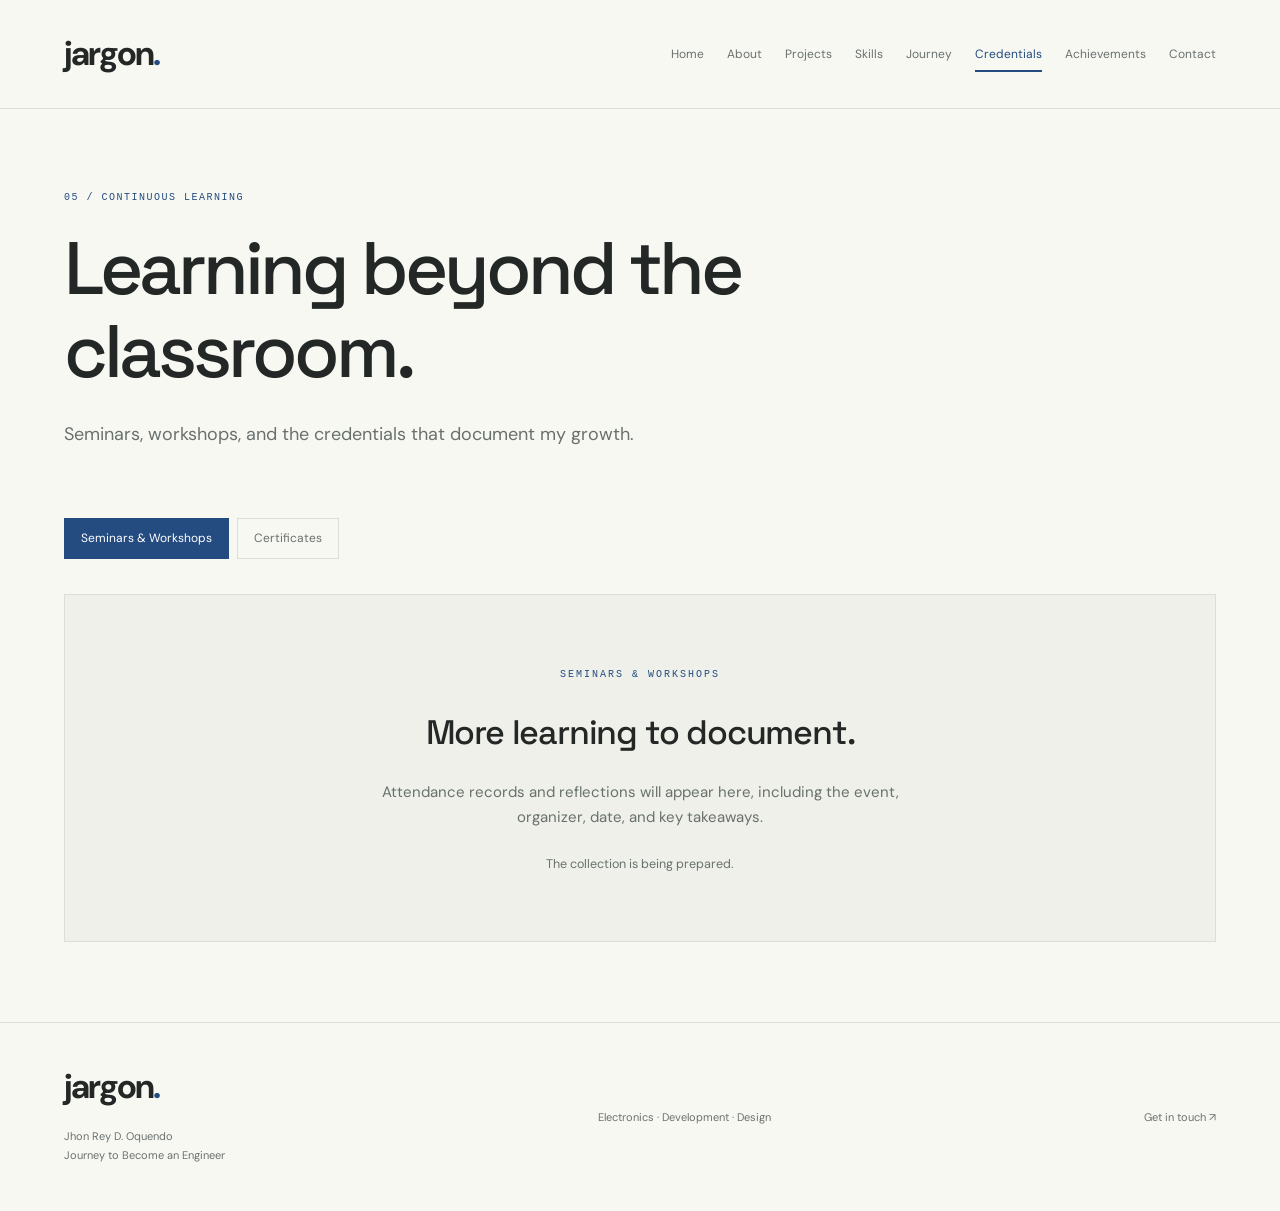
==== credentials.html @ 5123f9d2 "Deploy portfolio on GitHub Pages" ====
<!doctype html><html lang="en"><head><meta charset="utf-8"><meta name="viewport" content="width=device-width,initial-scale=1"><title>Credentials · Jargon: Jhon Rey D. Oquendo</title><meta name="description" content="Jhon Rey D. Oquendo — Journey to Become an Engineer. Electronics, web development, and visual design."><link rel="icon" href="favicon.svg" type="image/svg+xml"><meta name="theme-color" content="#f8f8f3"><link rel="stylesheet" href="style.css"></head><body data-project=""><a class="skip" href="#main">Skip to content</a><header><a class="brand" href="index.html">jargon<span>.</span></a><button class="menu" aria-expanded="false" aria-controls="navigation">Menu +</button><nav id="navigation" aria-label="Main navigation"><a href="index.html" >Home</a><a href="about.html" >About</a><a href="projects.html" >Projects</a><a href="skills.html" >Skills</a><a href="journey.html" >Journey</a><a href="credentials.html" aria-current="page">Credentials</a><a href="achievements.html" >Achievements</a><a href="contact.html" >Contact</a></nav></header><main id="main"><div class="page-heading"><p class="eyebrow">05 / CONTINUOUS LEARNING</p><h1>Learning beyond the classroom.</h1><p class="lead">Seminars, workshops, and the credentials that document my growth.</p></div><div class="filters" role="tablist" aria-label="Credential collection"><button role="tab" aria-selected="true" aria-controls="seminars" id="seminars-tab" data-tab="seminars" class="active">Seminars & Workshops</button><button role="tab" aria-selected="false" aria-controls="certificates" id="certificates-tab" data-tab="certificates" tabindex="-1">Certificates</button></div><section class="panel" id="seminars" role="tabpanel" aria-labelledby="seminars-tab"><!--SEMINARS:START--><div class="empty"><span>SEMINARS & WORKSHOPS</span><h2>More learning to document.</h2><p>Attendance records and reflections will appear here, including the event, organizer, date, and key takeaways.</p><small>The collection is being prepared.</small></div><!--SEMINARS:END--></section><section class="panel" id="certificates" role="tabpanel" aria-labelledby="certificates-tab" hidden><!--CERTS:START--><div class="empty"><span>CERTIFICATE ARCHIVE</span><h2>Milestones, documented.</h2><p>Certificates of attendance, completion, and recognition will be displayed here with their issuer and date.</p><small>Certificate files have not yet been added.</small></div><!--CERTS:END--></section></main><footer><div><a class="brand" href="index.html">jargon<span>.</span></a><p>Jhon Rey D. Oquendo<br>Journey to Become an Engineer</p></div><span>Electronics · Development · Design</span><a href="contact.html">Get in touch ↗</a></footer><script src="app.js"></script></body></html>
---- style.css ----
@import url('https://fonts.googleapis.com/css2?family=DM+Sans:wght@400;500;600;700&family=Space+Grotesk:wght@400;500;600&display=swap');
:root{--ink:#232726;--muted:#69716e;--line:#dcded7;--blue:#244c80}*{box-sizing:border-box}body{margin:0;background:#f8f8f3;color:var(--ink);font:15px/1.7 'DM Sans',Arial,sans-serif}a{color:inherit;text-decoration:none}button{font:inherit;cursor:pointer}a:focus-visible,button:focus-visible{outline:2px solid var(--blue);outline-offset:5px}header{padding:25px 5%;border-bottom:1px solid var(--line);display:flex;align-items:center;justify-content:space-between;gap:30px}.brand{font-size:34px;font-weight:700;letter-spacing:-2px}.brand span{color:var(--blue)}nav{display:flex;gap:23px;font-size:12px}nav a{padding:6px 0;color:var(--muted)}nav a[aria-current],nav a:hover{color:var(--blue);box-shadow:0 2px var(--blue)}.menu{display:none}main{max-width:1280px;margin:auto;padding:0 5%}h1,h2,h3{font-family:'Space Grotesk',Arial,sans-serif;font-weight:500;line-height:1.12}h1{font-size:clamp(42px,5.8vw,78px);letter-spacing:-4px;margin:20px 0 25px}h2{font-size:34px;letter-spacing:-1.2px}h3{font-size:23px;letter-spacing:-.5px}p{color:var(--muted)}.eyebrow,.micro{font:10px/1.8 monospace;letter-spacing:1.5px;color:var(--blue)}.lead{font-size:18px;line-height:1.8;max-width:650px}.hero{display:grid;grid-template-columns:1.6fr 1fr;gap:8%;padding:90px 0 75px;align-items:center}.hero h1 em{font-family:Georgia,serif;font-weight:400;color:var(--blue)}.actions{display:flex;align-items:center;gap:25px;margin:32px 0 45px;font-size:12px}.button{display:inline-block;padding:13px 22px;background:var(--blue);color:white;font-size:12px}.identity-art{background:#e9ede8;min-height:360px;position:relative;display:grid;place-items:center;overflow:hidden;border:1px solid #d9dfd6;background-image:linear-gradient(#cbd3c333 1px,transparent 1px),linear-gradient(90deg,#cbd3c333 1px,transparent 1px);background-size:30px 30px}.identity-art strong{font:500 170px 'Space Grotesk',sans-serif;letter-spacing:-20px;color:#244c80}.identity-art strong span{color:#8eaa9e}.corner{position:absolute;top:20px;left:22px;font:8px monospace;letter-spacing:1px}.art-bottom{position:absolute;bottom:22px;left:22px;font:9px/1.8 monospace}.art-bottom small{color:var(--muted);font-size:8px}section{padding:60px 0;border-bottom:1px solid var(--line)}.section-head{display:flex;justify-content:space-between;align-items:end;margin-bottom:28px;gap:20px}.section-head h2{margin:12px 0}.section-head>a,.inline{font-size:12px;color:var(--blue)}.projects{display:grid;grid-template-columns:1fr 1fr;gap:40px 28px;margin:25px 0 70px}.project-visual{height:290px;position:relative;display:block;overflow:hidden;transition:transform .2s}.project-visual:hover{transform:translateY(-3px)}.project-meta{display:flex;justify-content:space-between;font:9px monospace;color:var(--muted);margin-top:20px;gap:10px}.project h3{margin:12px 0}.project h3 span{float:right}.project p{font-size:13px;margin:10px 0 14px}.tags{display:flex;gap:7px;flex-wrap:wrap}.tags span{border:1px solid var(--line);padding:4px 8px;font-size:9px;color:var(--muted)}.split{display:grid;grid-template-columns:1fr 1fr;gap:12%;align-items:start}.three{display:grid;grid-template-columns:repeat(3,1fr);gap:25px}.tile{border-top:1px solid var(--line);padding:25px 0}.tile>span{font:9px monospace;color:var(--blue)}.tile p{font-size:13px}.page-heading{padding:70px 0 35px}.page-heading h1{max-width:900px}.filters{display:flex;gap:8px;flex-wrap:wrap;margin:15px 0 35px}.filters button{background:none;border:1px solid var(--line);padding:9px 16px;font-size:12px;color:var(--muted)}.filters button.active{background:var(--blue);color:white;border-color:var(--blue)}.row{display:grid;grid-template-columns:110px 1fr 1.3fr;gap:30px;border-top:1px solid var(--line);padding:32px 0;align-items:start}.row>span{font:10px monospace;color:var(--blue);padding-top:10px}.row h2{font-size:24px;margin:0}.row p{margin:0 0 10px;font-size:14px}.row small{color:var(--muted)}.empty{background:#eef0e9;padding:65px 8%;margin:25px 0 80px;text-align:center;border:1px solid var(--line)}.empty>span{font:10px monospace;letter-spacing:2px;color:var(--blue)}.empty p{max-width:540px;margin:20px auto}.empty small{color:var(--muted)}[hidden]{display:none!important}footer{border-top:1px solid var(--line);margin-top:60px;padding:35px 5%;display:flex;align-items:center;justify-content:space-between;gap:25px}footer p{font-size:11px}footer>span,footer>a{font-size:11px;color:var(--muted)}.case{max-width:760px;padding:65px 0;margin:auto}.case .eyebrow{margin-top:45px}.case h3{font-size:23px;margin-top:35px}.case p{font-size:16px}.skip{position:absolute;top:-60px;left:15px;background:white;padding:10px;z-index:20}.skip:focus{top:10px}
.busina{background:#bce66b;color:#223321;padding:36px}.route{display:flex;align-items:center;gap:20px;font:10px monospace}.route span{width:65%;height:1px;background:#466331;position:relative}.route span:before,.route span:after{content:'';width:7px;height:7px;background:#263e25;position:absolute;top:-3px}.route span:after{right:0}.busina-word{font-size:clamp(45px,6vw,90px);font-weight:700;letter-spacing:-6px;margin-top:43px}.busina-word span{font-size:55px;margin-left:10px}.visual-footer{position:absolute;bottom:24px;left:30px;right:30px;display:flex;justify-content:space-between;font:9px monospace;letter-spacing:1px}.receiver{background:#222e31;display:grid;place-items:center}.pcb{width:260px;height:200px;background:#244c47;border:2px solid #658579;transform:rotate(-17deg);box-shadow:15px 20px 0 #1119;position:relative;background-image:linear-gradient(90deg,#4e786933 1px,transparent 1px),linear-gradient(#4e786933 1px,transparent 1px);background-size:14px 14px}.pcb:before,.pcb:after{content:'';position:absolute;width:10px;height:10px;border:3px solid #c4b582;top:10px;left:10px}.pcb:after{left:auto;right:10px;top:auto;bottom:10px}.chip{position:absolute;top:80px;left:90px;background:#111b20;border:5px dashed #a7b4ab;padding:13px 12px;font:10px monospace;box-shadow:3px 5px 5px #0009}.coil{position:absolute;top:20px;left:70px;font-size:50px;color:#d6a268;letter-spacing:-8px}.cap{position:absolute;background:#a3afb2;border:7px solid #1e272e;width:30px;height:30px;border-radius:50%;left:24px;top:95px;box-shadow:3px 4px 3px #0008}.c2{left:auto;right:20px;top:45px}.trace{position:absolute;width:90px;height:50px;border-top:3px solid #b6a46a;border-left:3px solid #b6a46a;top:62px;left:38px}.t2{left:150px;top:90px;width:70px;transform:rotate(180deg)}.t3{top:145px;left:55px;width:120px;height:20px}.pcb-label{position:absolute;bottom:13px;left:30px;font:8px monospace;color:#d1d9c0}.gabay{background:#e6e9df;color:#174c3f;padding:32px}.gabay-logo{font-size:47px;font-weight:700;letter-spacing:-2px;line-height:1}.gabay-logo span{display:block;font-weight:400}.gabay-logo small{display:block;font:9px monospace;letter-spacing:2px;margin-top:20px}.steps{display:flex;gap:8px;margin-top:30px}.steps span{border-top:1px solid #77958a;padding-top:10px;width:33%;font:10px/1.8 monospace}.relai{background:#292841;padding:35px}.relai-icon{position:absolute;right:38px;top:20px;font-size:100px;font-weight:700;color:#aca6f3;letter-spacing:-10px}.relai-icon span{color:var(--accent)}.relai strong{display:block;font:500 40px/1.1 'Space Grotesk',sans-serif;margin-top:55px;letter-spacing:-2px}@media(max-width:1000px){nav{gap:13px;font-size:11px}.hero{gap:4%}.hero h1{font-size:58px}.identity-art{min-height:320px}}@media(max-width:760px){header{flex-wrap:wrap;padding:16px 6%}.menu{display:block;border:1px solid var(--line);padding:7px 12px;background:none;font-size:12px}nav{display:none;width:100%;flex-wrap:wrap;gap:15px 24px;padding:10px 0}nav.open{display:flex}.hero{grid-template-columns:1fr;padding:45px 0}.hero h1{font-size:49px;letter-spacing:-2.5px}.hero .identity-art{min-height:250px}.identity-art strong{font-size:135px}.lead{font-size:16px}.projects,.split,.three{grid-template-columns:1fr}.split{gap:30px}.project-visual{height:280px}.row{grid-template-columns:1fr;gap:12px}.row h2{font-size:26px}h1{letter-spacing:-2px}.page-heading{padding-top:45px}.section-head{align-items:start}.section-head h2{font-size:28px}.section-head>a{min-width:90px}.page-heading h1{font-size:44px}footer{flex-wrap:wrap}footer>span{display:none}.busina-word{font-size:65px}section{padding:40px 0}}@media(prefers-reduced-motion:reduce){*{scroll-behavior:auto!important;transition:none!important}}
.panel{padding:0;border:0}.thumb{display:block;max-width:220px;margin-top:12px;border:1px solid var(--line)}.row .tags{margin-top:8px}.row a.inline{display:inline-block;margin-right:16px}.row h2 a{color:var(--blue)}
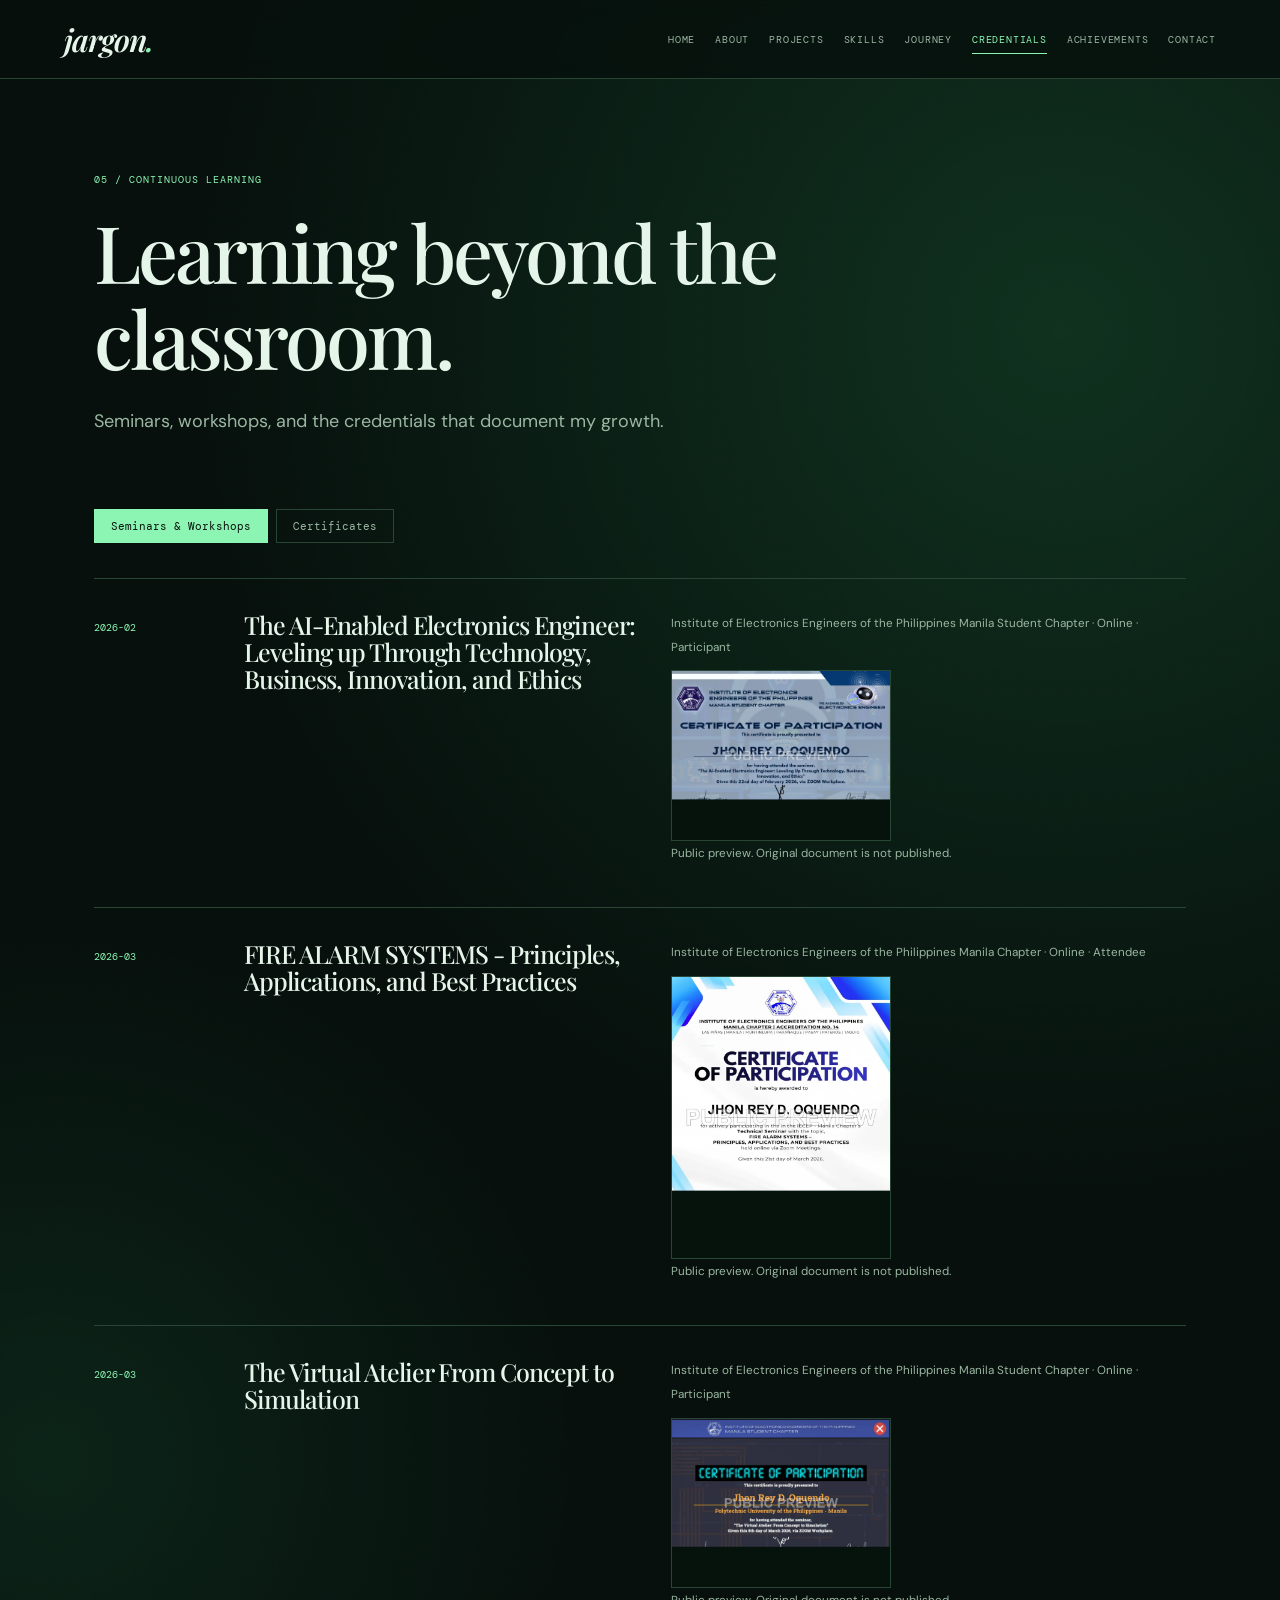
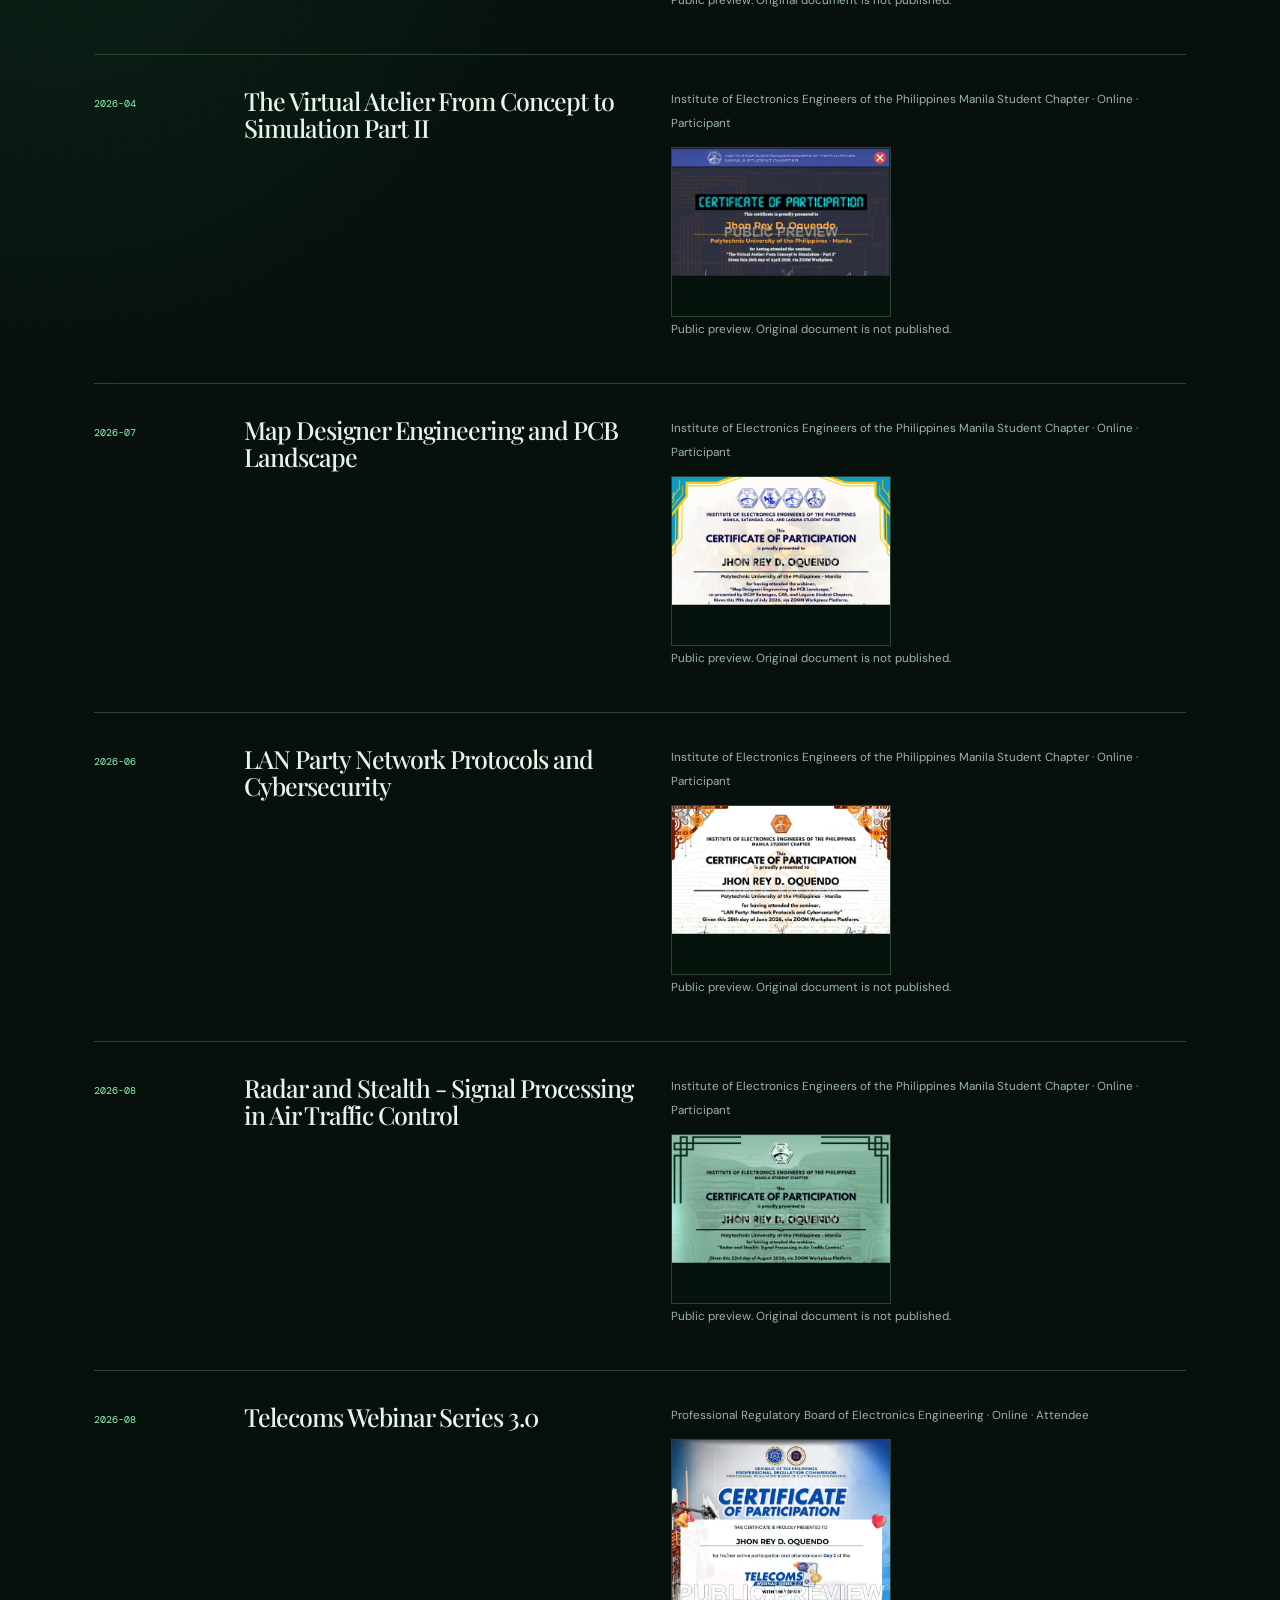
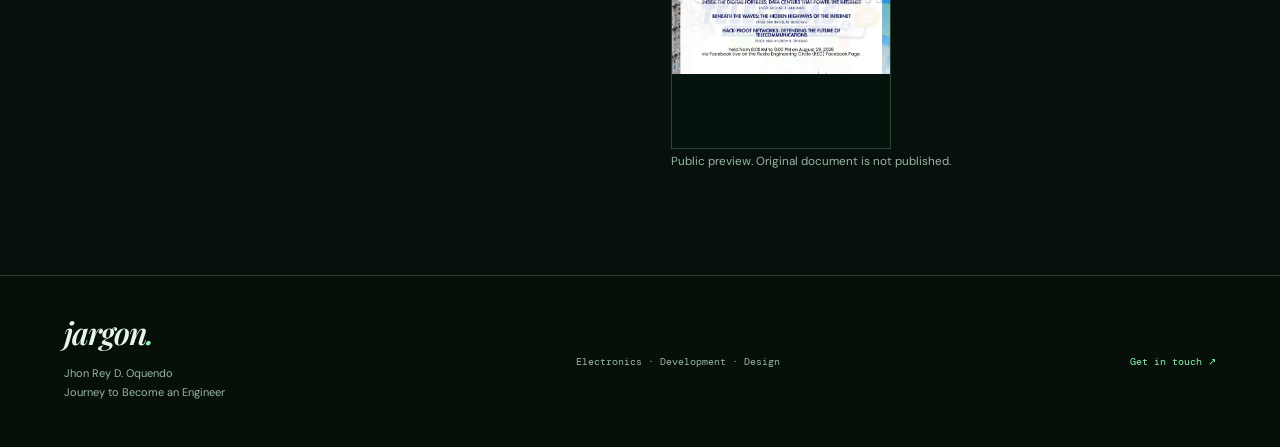
==== commit edd30f8e: "Publish safe certificate previews" ====
--- a/credentials.html
+++ b/credentials.html
@@ -1 +1 @@
-<!doctype html><html lang="en"><head><meta charset="utf-8"><meta name="viewport" content="width=device-width,initial-scale=1"><title>Credentials · Jargon: Jhon Rey D. Oquendo</title><meta name="description" content="Jhon Rey D. Oquendo — Journey to Become an Engineer. Electronics, web development, and visual design."><link rel="icon" href="favicon.svg" type="image/svg+xml"><meta name="theme-color" content="#f8f8f3"><link rel="stylesheet" href="style.css"></head><body data-project=""><a class="skip" href="#main">Skip to content</a><header><a class="brand" href="index.html">jargon<span>.</span></a><button class="menu" aria-expanded="false" aria-controls="navigation">Menu +</button><nav id="navigation" aria-label="Main navigation"><a href="index.html" >Home</a><a href="about.html" >About</a><a href="projects.html" >Projects</a><a href="skills.html" >Skills</a><a href="journey.html" >Journey</a><a href="credentials.html" aria-current="page">Credentials</a><a href="achievements.html" >Achievements</a><a href="contact.html" >Contact</a></nav></header><main id="main"><div class="page-heading"><p class="eyebrow">05 / CONTINUOUS LEARNING</p><h1>Learning beyond the classroom.</h1><p class="lead">Seminars, workshops, and the credentials that document my growth.</p></div><div class="filters" role="tablist" aria-label="Credential collection"><button role="tab" aria-selected="true" aria-controls="seminars" id="seminars-tab" data-tab="seminars" class="active">Seminars & Workshops</button><button role="tab" aria-selected="false" aria-controls="certificates" id="certificates-tab" data-tab="certificates" tabindex="-1">Certificates</button></div><section class="panel" id="seminars" role="tabpanel" aria-labelledby="seminars-tab"><!--SEMINARS:START--><div class="empty"><span>SEMINARS & WORKSHOPS</span><h2>More learning to document.</h2><p>Attendance records and reflections will appear here, including the event, organizer, date, and key takeaways.</p><small>The collection is being prepared.</small></div><!--SEMINARS:END--></section><section class="panel" id="certificates" role="tabpanel" aria-labelledby="certificates-tab" hidden><!--CERTS:START--><div class="empty"><span>CERTIFICATE ARCHIVE</span><h2>Milestones, documented.</h2><p>Certificates of attendance, completion, and recognition will be displayed here with their issuer and date.</p><small>Certificate files have not yet been added.</small></div><!--CERTS:END--></section></main><footer><div><a class="brand" href="index.html">jargon<span>.</span></a><p>Jhon Rey D. Oquendo<br>Journey to Become an Engineer</p></div><span>Electronics · Development · Design</span><a href="contact.html">Get in touch ↗</a></footer><script src="app.js"></script></body></html>+<!doctype html><html lang="en"><head><meta charset="utf-8"><meta name="viewport" content="width=device-width,initial-scale=1"><title>Credentials · Jargon: Jhon Rey D. Oquendo</title><meta name="description" content="Jhon Rey D. Oquendo — Journey to Become an Engineer. Electronics, web development, and visual design."><link rel="icon" href="favicon.svg" type="image/svg+xml"><meta name="theme-color" content="#f8f8f3"><link rel="stylesheet" href="style.css"></head><body data-project=""><a class="skip" href="#main">Skip to content</a><header><a class="brand" href="index.html">jargon<span>.</span></a><button class="menu" aria-expanded="false" aria-controls="navigation">Menu +</button><nav id="navigation" aria-label="Main navigation"><a href="index.html" >Home</a><a href="about.html" >About</a><a href="projects.html" >Projects</a><a href="skills.html" >Skills</a><a href="journey.html" >Journey</a><a href="credentials.html" aria-current="page">Credentials</a><a href="achievements.html" >Achievements</a><a href="contact.html" >Contact</a></nav></header><main id="main"><div class="page-heading"><p class="eyebrow">05 / CONTINUOUS LEARNING</p><h1>Learning beyond the classroom.</h1><p class="lead">Seminars, workshops, and the credentials that document my growth.</p></div><div class="filters" role="tablist" aria-label="Credential collection"><button role="tab" aria-selected="true" aria-controls="seminars" id="seminars-tab" data-tab="seminars" class="active">Seminars & Workshops</button><button role="tab" aria-selected="false" aria-controls="certificates" id="certificates-tab" data-tab="certificates" tabindex="-1">Certificates</button></div><section class="panel" id="seminars" role="tabpanel" aria-labelledby="seminars-tab"><!--SEMINARS:START--><div class="row"><span>2026-02</span><h2>The AI-Enabled Electronics Engineer: Leveling up Through Technology, Business, Innovation, and Ethics</h2><div><p><small>Institute of Electronics Engineers of the Philippines Manila Student Chapter · Online · Participant</small></p><img class="thumb" loading="lazy" src="assets/certificate-previews/%5BThe%20AI-Enabled%20Electronics%20Engineer%5DJRDOquendo.webp" alt="Public preview for The AI-Enabled Electronics Engineer: Leveling up Through Technology, Business, Innovation, and Ethics"><p><small>Public preview. Original document is not published.</small></p></div></div><div class="row"><span>2026-03</span><h2>FIRE ALARM SYSTEMS - Principles, Applications, and Best Practices</h2><div><p><small>Institute of Electronics Engineers of the Philippines Manila Chapter · Online · Attendee</small></p><img class="thumb" loading="lazy" src="assets/certificate-previews/%5BFIRE%20ALARM%20SYSTEMS%20Principles%2C%20Applications%2C%20and%20Best%20Practices%5DJRDOquendo.webp" alt="Public preview for FIRE ALARM SYSTEMS - Principles, Applications, and Best Practices"><p><small>Public preview. Original document is not published.</small></p></div></div><div class="row"><span>2026-03</span><h2>The Virtual Atelier From Concept to Simulation</h2><div><p><small>Institute of Electronics Engineers of the Philippines Manila Student Chapter · Online · Participant</small></p><img class="thumb" loading="lazy" src="assets/certificate-previews/%5BThe%20Virtual%20Atelier%20Part%201%5DJRDOquendo.webp" alt="Public preview for The Virtual Atelier From Concept to Simulation"><p><small>Public preview. Original document is not published.</small></p></div></div><div class="row"><span>2026-04</span><h2>The Virtual Atelier From Concept to Simulation Part II</h2><div><p><small>Institute of Electronics Engineers of the Philippines Manila Student Chapter · Online · Participant</small></p><img class="thumb" loading="lazy" src="assets/certificate-previews/%5BThe%20Virtual%20Atelier%20From%20Concept%20to%20Simulation%20Part%20II%5DJRDOquendo.webp" alt="Public preview for The Virtual Atelier From Concept to Simulation Part II"><p><small>Public preview. Original document is not published.</small></p></div></div><div class="row"><span>2026-07</span><h2>Map Designer Engineering and PCB Landscape</h2><div><p><small>Institute of Electronics Engineers of the Philippines Manila Student Chapter · Online · Participant</small></p><img class="thumb" loading="lazy" src="assets/certificate-previews/%5BMap%20Designer%20Engineering%20and%20PCB%20Landscape%5DJRDOquendo.webp" alt="Public preview for Map Designer Engineering and PCB Landscape"><p><small>Public preview. Original document is not published.</small></p></div></div><div class="row"><span>2026-06</span><h2>LAN Party Network Protocols and Cybersecurity</h2><div><p><small>Institute of Electronics Engineers of the Philippines Manila Student Chapter · Online · Participant</small></p><img class="thumb" loading="lazy" src="assets/certificate-previews/%5BLAN%20Party%20Network%20Protocols%20and%20Cybersecurity%5DJRDOquendo.webp" alt="Public preview for LAN Party Network Protocols and Cybersecurity"><p><small>Public preview. Original document is not published.</small></p></div></div><div class="row"><span>2026-08</span><h2>Radar and Stealth - Signal Processing in Air Traffic Control</h2><div><p><small>Institute of Electronics Engineers of the Philippines Manila Student Chapter · Online · Participant</small></p><img class="thumb" loading="lazy" src="assets/certificate-previews/%5BRadar%20and%20Stealth%20-%20Signal%20Processing%20in%20Air%20Traffic%20Control%5DJRDOquendo.webp" alt="Public preview for Radar and Stealth - Signal Processing in Air Traffic Control"><p><small>Public preview. Original document is not published.</small></p></div></div><div class="row"><span>2026-08</span><h2>Telecoms Webinar Series 3.0</h2><div><p><small>Professional Regulatory Board of Electronics Engineering · Online · Attendee</small></p><img class="thumb" loading="lazy" src="assets/certificate-previews/%5BTelecoms%20Webinar%20Series%203.0%5DJRDOquendo.webp" alt="Public preview for Telecoms Webinar Series 3.0"><p><small>Public preview. Original document is not published.</small></p></div></div><!--SEMINARS:END--></section><section class="panel" id="certificates" role="tabpanel" aria-labelledby="certificates-tab" hidden><!--CERTS:START--><div class="empty"><span>CERTIFICATE ARCHIVE</span><h2>Milestones, documented.</h2><p>Certificates of attendance, completion, and recognition will be displayed here with their issuer and date.</p><small>Certificate files have not yet been added.</small></div><!--CERTS:END--></section></main><footer><div><a class="brand" href="index.html">jargon<span>.</span></a><p>Jhon Rey D. Oquendo<br>Journey to Become an Engineer</p></div><span>Electronics · Development · Design</span><a href="contact.html">Get in touch ↗</a></footer><script src="app.js"></script></body></html>
--- a/style.css
+++ b/style.css
@@ -1,4 +1,4 @@
-@import url('https://fonts.googleapis.com/css2?family=DM+Sans:wght@400;500;600;700&family=Space+Grotesk:wght@400;500;600&display=swap');
-:root{--ink:#232726;--muted:#69716e;--line:#dcded7;--blue:#244c80}*{box-sizing:border-box}body{margin:0;background:#f8f8f3;color:var(--ink);font:15px/1.7 'DM Sans',Arial,sans-serif}a{color:inherit;text-decoration:none}button{font:inherit;cursor:pointer}a:focus-visible,button:focus-visible{outline:2px solid var(--blue);outline-offset:5px}header{padding:25px 5%;border-bottom:1px solid var(--line);display:flex;align-items:center;justify-content:space-between;gap:30px}.brand{font-size:34px;font-weight:700;letter-spacing:-2px}.brand span{color:var(--blue)}nav{display:flex;gap:23px;font-size:12px}nav a{padding:6px 0;color:var(--muted)}nav a[aria-current],nav a:hover{color:var(--blue);box-shadow:0 2px var(--blue)}.menu{display:none}main{max-width:1280px;margin:auto;padding:0 5%}h1,h2,h3{font-family:'Space Grotesk',Arial,sans-serif;font-weight:500;line-height:1.12}h1{font-size:clamp(42px,5.8vw,78px);letter-spacing:-4px;margin:20px 0 25px}h2{font-size:34px;letter-spacing:-1.2px}h3{font-size:23px;letter-spacing:-.5px}p{color:var(--muted)}.eyebrow,.micro{font:10px/1.8 monospace;letter-spacing:1.5px;color:var(--blue)}.lead{font-size:18px;line-height:1.8;max-width:650px}.hero{display:grid;grid-template-columns:1.6fr 1fr;gap:8%;padding:90px 0 75px;align-items:center}.hero h1 em{font-family:Georgia,serif;font-weight:400;color:var(--blue)}.actions{display:flex;align-items:center;gap:25px;margin:32px 0 45px;font-size:12px}.button{display:inline-block;padding:13px 22px;background:var(--blue);color:white;font-size:12px}.identity-art{background:#e9ede8;min-height:360px;position:relative;display:grid;place-items:center;overflow:hidden;border:1px solid #d9dfd6;background-image:linear-gradient(#cbd3c333 1px,transparent 1px),linear-gradient(90deg,#cbd3c333 1px,transparent 1px);background-size:30px 30px}.identity-art strong{font:500 170px 'Space Grotesk',sans-serif;letter-spacing:-20px;color:#244c80}.identity-art strong span{color:#8eaa9e}.corner{position:absolute;top:20px;left:22px;font:8px monospace;letter-spacing:1px}.art-bottom{position:absolute;bottom:22px;left:22px;font:9px/1.8 monospace}.art-bottom small{color:var(--muted);font-size:8px}section{padding:60px 0;border-bottom:1px solid var(--line)}.section-head{display:flex;justify-content:space-between;align-items:end;margin-bottom:28px;gap:20px}.section-head h2{margin:12px 0}.section-head>a,.inline{font-size:12px;color:var(--blue)}.projects{display:grid;grid-template-columns:1fr 1fr;gap:40px 28px;margin:25px 0 70px}.project-visual{height:290px;position:relative;display:block;overflow:hidden;transition:transform .2s}.project-visual:hover{transform:translateY(-3px)}.project-meta{display:flex;justify-content:space-between;font:9px monospace;color:var(--muted);margin-top:20px;gap:10px}.project h3{margin:12px 0}.project h3 span{float:right}.project p{font-size:13px;margin:10px 0 14px}.tags{display:flex;gap:7px;flex-wrap:wrap}.tags span{border:1px solid var(--line);padding:4px 8px;font-size:9px;color:var(--muted)}.split{display:grid;grid-template-columns:1fr 1fr;gap:12%;align-items:start}.three{display:grid;grid-template-columns:repeat(3,1fr);gap:25px}.tile{border-top:1px solid var(--line);padding:25px 0}.tile>span{font:9px monospace;color:var(--blue)}.tile p{font-size:13px}.page-heading{padding:70px 0 35px}.page-heading h1{max-width:900px}.filters{display:flex;gap:8px;flex-wrap:wrap;margin:15px 0 35px}.filters button{background:none;border:1px solid var(--line);padding:9px 16px;font-size:12px;color:var(--muted)}.filters button.active{background:var(--blue);color:white;border-color:var(--blue)}.row{display:grid;grid-template-columns:110px 1fr 1.3fr;gap:30px;border-top:1px solid var(--line);padding:32px 0;align-items:start}.row>span{font:10px monospace;color:var(--blue);padding-top:10px}.row h2{font-size:24px;margin:0}.row p{margin:0 0 10px;font-size:14px}.row small{color:var(--muted)}.empty{background:#eef0e9;padding:65px 8%;margin:25px 0 80px;text-align:center;border:1px solid var(--line)}.empty>span{font:10px monospace;letter-spacing:2px;color:var(--blue)}.empty p{max-width:540px;margin:20px auto}.empty small{color:var(--muted)}[hidden]{display:none!important}footer{border-top:1px solid var(--line);margin-top:60px;padding:35px 5%;display:flex;align-items:center;justify-content:space-between;gap:25px}footer p{font-size:11px}footer>span,footer>a{font-size:11px;color:var(--muted)}.case{max-width:760px;padding:65px 0;margin:auto}.case .eyebrow{margin-top:45px}.case h3{font-size:23px;margin-top:35px}.case p{font-size:16px}.skip{position:absolute;top:-60px;left:15px;background:white;padding:10px;z-index:20}.skip:focus{top:10px}
-.busina{background:#bce66b;color:#223321;padding:36px}.route{display:flex;align-items:center;gap:20px;font:10px monospace}.route span{width:65%;height:1px;background:#466331;position:relative}.route span:before,.route span:after{content:'';width:7px;height:7px;background:#263e25;position:absolute;top:-3px}.route span:after{right:0}.busina-word{font-size:clamp(45px,6vw,90px);font-weight:700;letter-spacing:-6px;margin-top:43px}.busina-word span{font-size:55px;margin-left:10px}.visual-footer{position:absolute;bottom:24px;left:30px;right:30px;display:flex;justify-content:space-between;font:9px monospace;letter-spacing:1px}.receiver{background:#222e31;display:grid;place-items:center}.pcb{width:260px;height:200px;background:#244c47;border:2px solid #658579;transform:rotate(-17deg);box-shadow:15px 20px 0 #1119;position:relative;background-image:linear-gradient(90deg,#4e786933 1px,transparent 1px),linear-gradient(#4e786933 1px,transparent 1px);background-size:14px 14px}.pcb:before,.pcb:after{content:'';position:absolute;width:10px;height:10px;border:3px solid #c4b582;top:10px;left:10px}.pcb:after{left:auto;right:10px;top:auto;bottom:10px}.chip{position:absolute;top:80px;left:90px;background:#111b20;border:5px dashed #a7b4ab;padding:13px 12px;font:10px monospace;box-shadow:3px 5px 5px #0009}.coil{position:absolute;top:20px;left:70px;font-size:50px;color:#d6a268;letter-spacing:-8px}.cap{position:absolute;background:#a3afb2;border:7px solid #1e272e;width:30px;height:30px;border-radius:50%;left:24px;top:95px;box-shadow:3px 4px 3px #0008}.c2{left:auto;right:20px;top:45px}.trace{position:absolute;width:90px;height:50px;border-top:3px solid #b6a46a;border-left:3px solid #b6a46a;top:62px;left:38px}.t2{left:150px;top:90px;width:70px;transform:rotate(180deg)}.t3{top:145px;left:55px;width:120px;height:20px}.pcb-label{position:absolute;bottom:13px;left:30px;font:8px monospace;color:#d1d9c0}.gabay{background:#e6e9df;color:#174c3f;padding:32px}.gabay-logo{font-size:47px;font-weight:700;letter-spacing:-2px;line-height:1}.gabay-logo span{display:block;font-weight:400}.gabay-logo small{display:block;font:9px monospace;letter-spacing:2px;margin-top:20px}.steps{display:flex;gap:8px;margin-top:30px}.steps span{border-top:1px solid #77958a;padding-top:10px;width:33%;font:10px/1.8 monospace}.relai{background:#292841;padding:35px}.relai-icon{position:absolute;right:38px;top:20px;font-size:100px;font-weight:700;color:#aca6f3;letter-spacing:-10px}.relai-icon span{color:var(--accent)}.relai strong{display:block;font:500 40px/1.1 'Space Grotesk',sans-serif;margin-top:55px;letter-spacing:-2px}@media(max-width:1000px){nav{gap:13px;font-size:11px}.hero{gap:4%}.hero h1{font-size:58px}.identity-art{min-height:320px}}@media(max-width:760px){header{flex-wrap:wrap;padding:16px 6%}.menu{display:block;border:1px solid var(--line);padding:7px 12px;background:none;font-size:12px}nav{display:none;width:100%;flex-wrap:wrap;gap:15px 24px;padding:10px 0}nav.open{display:flex}.hero{grid-template-columns:1fr;padding:45px 0}.hero h1{font-size:49px;letter-spacing:-2.5px}.hero .identity-art{min-height:250px}.identity-art strong{font-size:135px}.lead{font-size:16px}.projects,.split,.three{grid-template-columns:1fr}.split{gap:30px}.project-visual{height:280px}.row{grid-template-columns:1fr;gap:12px}.row h2{font-size:26px}h1{letter-spacing:-2px}.page-heading{padding-top:45px}.section-head{align-items:start}.section-head h2{font-size:28px}.section-head>a{min-width:90px}.page-heading h1{font-size:44px}footer{flex-wrap:wrap}footer>span{display:none}.busina-word{font-size:65px}section{padding:40px 0}}@media(prefers-reduced-motion:reduce){*{scroll-behavior:auto!important;transition:none!important}}
-.panel{padding:0;border:0}.thumb{display:block;max-width:220px;margin-top:12px;border:1px solid var(--line)}.row .tags{margin-top:8px}.row a.inline{display:inline-block;margin-right:16px}.row h2 a{color:var(--blue)}
+@import url('https://fonts.googleapis.com/css2?family=DM+Mono:wght@400;500&family=DM+Sans:wght@400;500;600;700&family=Playfair+Display:ital,wght@0,500;0,600;1,500&display=swap');
+:root{--bg:#07100d;--panel:#102218;--ink:#e5f5e9;--muted:#9bb7a2;--line:#294533;--green:#8cf5b3;--green-deep:#3b9e64;--glow:rgba(115,245,167,.22)}*{box-sizing:border-box}html{background:var(--bg)}body{margin:0;background:radial-gradient(circle at 83% 9%,#10321f 0,transparent 25%),radial-gradient(circle at 4% 40%,#0c2418 0,transparent 21%),var(--bg);color:var(--ink);font:15px/1.7 'DM Sans',Arial,sans-serif;min-height:100vh}body:before{content:'';position:fixed;inset:0;pointer-events:none;opacity:.3;background-image:radial-gradient(#d6ffdf 1px,transparent 1px),radial-gradient(#8cf5b3 1px,transparent 1px);background-size:59px 59px,111px 111px;background-position:17px 11px,46px 70px;z-index:-1}a{color:inherit;text-decoration:none}button{font:inherit;cursor:pointer;color:inherit}a:focus-visible,button:focus-visible{outline:2px solid var(--green);outline-offset:5px}.skip{position:absolute;top:-60px;left:15px;background:var(--green);color:#061108;padding:10px;z-index:20}.skip:focus{top:10px}header{padding:18px 5%;border-bottom:1px solid var(--line);display:flex;align-items:center;justify-content:space-between;gap:30px;background:rgba(7,16,13,.82);backdrop-filter:blur(10px)}.brand{font:italic 600 31px 'Playfair Display',Georgia,serif;letter-spacing:-1px;color:var(--ink)}.brand span{color:var(--green)}nav{display:flex;gap:20px;font:10px 'DM Mono',monospace;text-transform:uppercase;letter-spacing:.08em}nav a{padding:7px 0;color:var(--muted)}nav a[aria-current],nav a:hover{color:var(--green);box-shadow:0 1px var(--green)}.menu{display:none;border:1px solid var(--line);padding:8px 12px;background:transparent;font:10px 'DM Mono',monospace;letter-spacing:.06em}main{max-width:1220px;margin:auto;padding:0 5%}h1,h2,h3{font-family:'Playfair Display',Georgia,serif;font-weight:500;line-height:1.08}h1{font-size:clamp(47px,6.2vw,82px);letter-spacing:-3px;margin:20px 0 25px}h2{font-size:36px;letter-spacing:-1px}h3{font-size:24px;letter-spacing:-.5px}p{color:var(--muted)}.eyebrow,.micro{font:10px/1.8 'DM Mono',monospace;letter-spacing:.1em;color:var(--green);text-transform:uppercase}.lead{font-size:18px;line-height:1.8;max-width:650px}.hero{display:grid;grid-template-columns:1.45fr .85fr;gap:8%;padding:100px 0 80px;align-items:center;min-height:650px}.hero h1 em{font-weight:500;color:var(--green)}.actions{display:flex;align-items:center;gap:25px;margin:32px 0 45px;font:11px 'DM Mono',monospace}.button{display:inline-block;padding:13px 19px;background:var(--green);color:#07130c;font-weight:500}.identity-art{background:linear-gradient(135deg,rgba(21,66,41,.85),rgba(4,15,10,.95));min-height:390px;position:relative;display:grid;place-items:center;overflow:hidden;border:1px solid #407652;border-radius:50%;aspect-ratio:1}.identity-art:before,.identity-art:after{content:'';position:absolute;border:1px solid rgba(140,245,179,.32);border-radius:50%;inset:18% -18%;transform:rotate(-26deg)}.identity-art:after{inset:-18% 24%;transform:rotate(28deg)}.identity-art strong{font:500 170px 'Playfair Display',serif;letter-spacing:-24px;color:var(--green);text-shadow:0 0 38px var(--glow);z-index:1}.identity-art strong span{color:#65a97d}.corner{position:absolute;top:25px;left:28px;font:9px 'DM Mono',monospace;letter-spacing:.08em;color:var(--green)}.art-bottom{position:absolute;bottom:25px;left:28px;font:9px/1.8 'DM Mono',monospace;color:#c9e7d1}.art-bottom small{color:var(--muted);font-size:8px}section{padding:65px 0;border-bottom:1px solid var(--line)}.section-head{display:flex;justify-content:space-between;align-items:end;margin-bottom:28px;gap:20px}.section-head h2{margin:12px 0}.section-head>a,.inline{font:11px 'DM Mono',monospace;color:var(--green)}.projects{display:grid;grid-template-columns:1fr 1fr;gap:48px 28px;margin:25px 0 70px}.project-visual{height:300px;position:relative;display:block;overflow:hidden;border:1px solid #355d41;transition:transform .2s,border-color .2s}.project-visual:hover{transform:translateY(-4px);border-color:var(--green)}.project-meta{display:flex;justify-content:space-between;font:9px 'DM Mono',monospace;color:var(--muted);margin-top:18px;gap:10px}.project h3{margin:12px 0}.project h3 span{float:right;color:var(--green)}.project p{font-size:13px;margin:10px 0 14px}.tags{display:flex;gap:7px;flex-wrap:wrap}.tags span{border:1px solid var(--line);padding:4px 8px;font:9px 'DM Mono',monospace;color:#b9d7c1}.split{display:grid;grid-template-columns:1fr 1fr;gap:12%;align-items:start}.three{display:grid;grid-template-columns:repeat(3,1fr);gap:25px}.tile{border-top:1px solid var(--line);padding:25px 0;transition:border-color .2s}.tile:hover{border-color:var(--green)}.tile>span{font:9px 'DM Mono',monospace;color:var(--green)}.tile p{font-size:13px}.page-heading{padding:82px 0 38px}.page-heading h1{max-width:900px}.filters{display:flex;gap:8px;flex-wrap:wrap;margin:15px 0 35px}.filters button{background:transparent;border:1px solid var(--line);padding:9px 16px;font:11px 'DM Mono',monospace;color:var(--muted)}.filters button.active{background:var(--green);color:#07130c;border-color:var(--green)}.row{display:grid;grid-template-columns:120px 1fr 1.3fr;gap:30px;border-top:1px solid var(--line);padding:32px 0;align-items:start}.row:hover{background:linear-gradient(90deg,rgba(115,245,167,.06),transparent)}.row>span{font:10px 'DM Mono',monospace;color:var(--green);padding-top:10px}.row h2{font-size:25px;margin:0}.row p{margin:0 0 10px;font-size:14px}.row small{color:var(--muted)}.empty{background:rgba(16,34,24,.7);padding:65px 8%;margin:25px 0 80px;text-align:center;border:1px solid var(--line)}.empty>span{font:10px 'DM Mono',monospace;letter-spacing:.16em;color:var(--green)}.empty p{max-width:540px;margin:20px auto}.empty small{color:var(--muted)}[hidden]{display:none!important}footer{border-top:1px solid var(--line);margin-top:60px;padding:35px 5%;display:flex;align-items:center;justify-content:space-between;gap:25px;background:#061009}footer p{font-size:11px}footer>span,footer>a{font:10px 'DM Mono',monospace;color:var(--muted)}footer>a{color:var(--green)}.case{max-width:760px;padding:75px 0;margin:auto}.case:before{content:'MISSION ARCHIVE';display:block;color:var(--green);font:10px 'DM Mono',monospace;letter-spacing:.14em;padding-bottom:22px;border-bottom:1px solid var(--line)}.case .eyebrow{margin-top:45px}.case h3{font-size:24px;margin-top:38px;color:#d7f6df}.case p{font-size:16px}.panel{padding:0;border:0}.thumb{display:block;max-width:220px;margin-top:12px;border:1px solid var(--line)}.row .tags{margin-top:8px}.row a.inline{display:inline-block;margin-right:16px}.row h2 a{color:var(--green)}
+.busina{background:linear-gradient(135deg,#173b25,#0b1e13);color:#d8ffe4;padding:36px}.route{display:flex;align-items:center;gap:20px;font:10px 'DM Mono',monospace}.route span{width:65%;height:1px;background:#8cf5b3;position:relative}.route span:before,.route span:after{content:'';width:7px;height:7px;background:#8cf5b3;position:absolute;top:-3px}.route span:after{right:0}.busina-word{font-size:clamp(45px,6vw,90px);font-weight:700;letter-spacing:-6px;margin-top:43px;color:var(--green)}.busina-word span{font-size:55px;margin-left:10px}.visual-footer{position:absolute;bottom:24px;left:30px;right:30px;display:flex;justify-content:space-between;font:9px 'DM Mono',monospace;letter-spacing:1px}.receiver{background:#07130e;display:grid;place-items:center}.pcb{width:260px;height:200px;background:#155b39;border:2px solid #79d69a;transform:rotate(-17deg);box-shadow:15px 20px 0 #0009;position:relative;background-image:linear-gradient(90deg,#82eaa433 1px,transparent 1px),linear-gradient(#82eaa433 1px,transparent 1px);background-size:14px 14px}.pcb:before,.pcb:after{content:'';position:absolute;width:10px;height:10px;border:3px solid #d7e888;top:10px;left:10px}.pcb:after{left:auto;right:10px;top:auto;bottom:10px}.chip{position:absolute;top:80px;left:90px;background:#0a100c;border:5px dashed #a7e4ba;padding:13px 12px;font:10px 'DM Mono',monospace;box-shadow:3px 5px 5px #0009}.coil{position:absolute;top:20px;left:70px;font-size:50px;color:#d7e888;letter-spacing:-8px}.cap{position:absolute;background:#c3dbca;border:7px solid #10241a;width:30px;height:30px;border-radius:50%;left:24px;top:95px;box-shadow:3px 4px 3px #0008}.c2{left:auto;right:20px;top:45px}.trace{position:absolute;width:90px;height:50px;border-top:3px solid #d7e888;border-left:3px solid #d7e888;top:62px;left:38px}.t2{left:150px;top:90px;width:70px;transform:rotate(180deg)}.t3{top:145px;left:55px;width:120px;height:20px}.pcb-label{position:absolute;bottom:13px;left:30px;font:8px 'DM Mono',monospace;color:#d1f6dc}.gabay{background:#102d20;color:#d5ffe1;padding:32px}.gabay-logo{font-size:47px;font-weight:700;letter-spacing:-2px;line-height:1;color:var(--green)}.gabay-logo span{display:block;font-weight:400}.gabay-logo small{display:block;font:9px 'DM Mono',monospace;letter-spacing:2px;margin-top:20px;color:#c2dfcb}.steps{display:flex;gap:8px;margin-top:30px}.steps span{border-top:1px solid #72a984;padding-top:10px;width:33%;font:10px/1.8 'DM Mono',monospace}.relai{background:#0a1620;padding:35px}.relai-icon{position:absolute;right:38px;top:20px;font-size:100px;font-weight:700;color:#a5e4bb;letter-spacing:-10px}.relai-icon span{color:var(--green)}.relai strong{display:block;font:500 40px/1.1 'Playfair Display',serif;margin-top:55px;letter-spacing:-2px;color:var(--green)}
+@media(max-width:1000px){nav{gap:13px;font-size:9px}.hero{gap:4%}.hero h1{font-size:60px}.identity-art{min-height:330px}}@media(max-width:760px){header{flex-wrap:wrap;padding:16px 6%}.menu{display:block}nav{display:none;width:100%;flex-wrap:wrap;gap:15px 24px;padding:10px 0}nav.open{display:flex}.hero{grid-template-columns:1fr;padding:55px 0;min-height:0}.hero h1{font-size:51px;letter-spacing:-2.5px}.hero .identity-art{min-height:250px;max-width:330px;margin:auto}.identity-art strong{font-size:135px}.lead{font-size:16px}.projects,.split,.three{grid-template-columns:1fr}.split{gap:30px}.project-visual{height:280px}.row{grid-template-columns:1fr;gap:12px}.row h2{font-size:26px}h1{letter-spacing:-2px}.page-heading{padding-top:55px}.section-head{align-items:start}.section-head h2{font-size:29px}.section-head>a{min-width:90px}.page-heading h1{font-size:46px}footer{flex-wrap:wrap}footer>span{display:none}.busina-word{font-size:65px}section{padding:45px 0}}@media(prefers-reduced-motion:reduce){*{scroll-behavior:auto!important;transition:none!important}}
